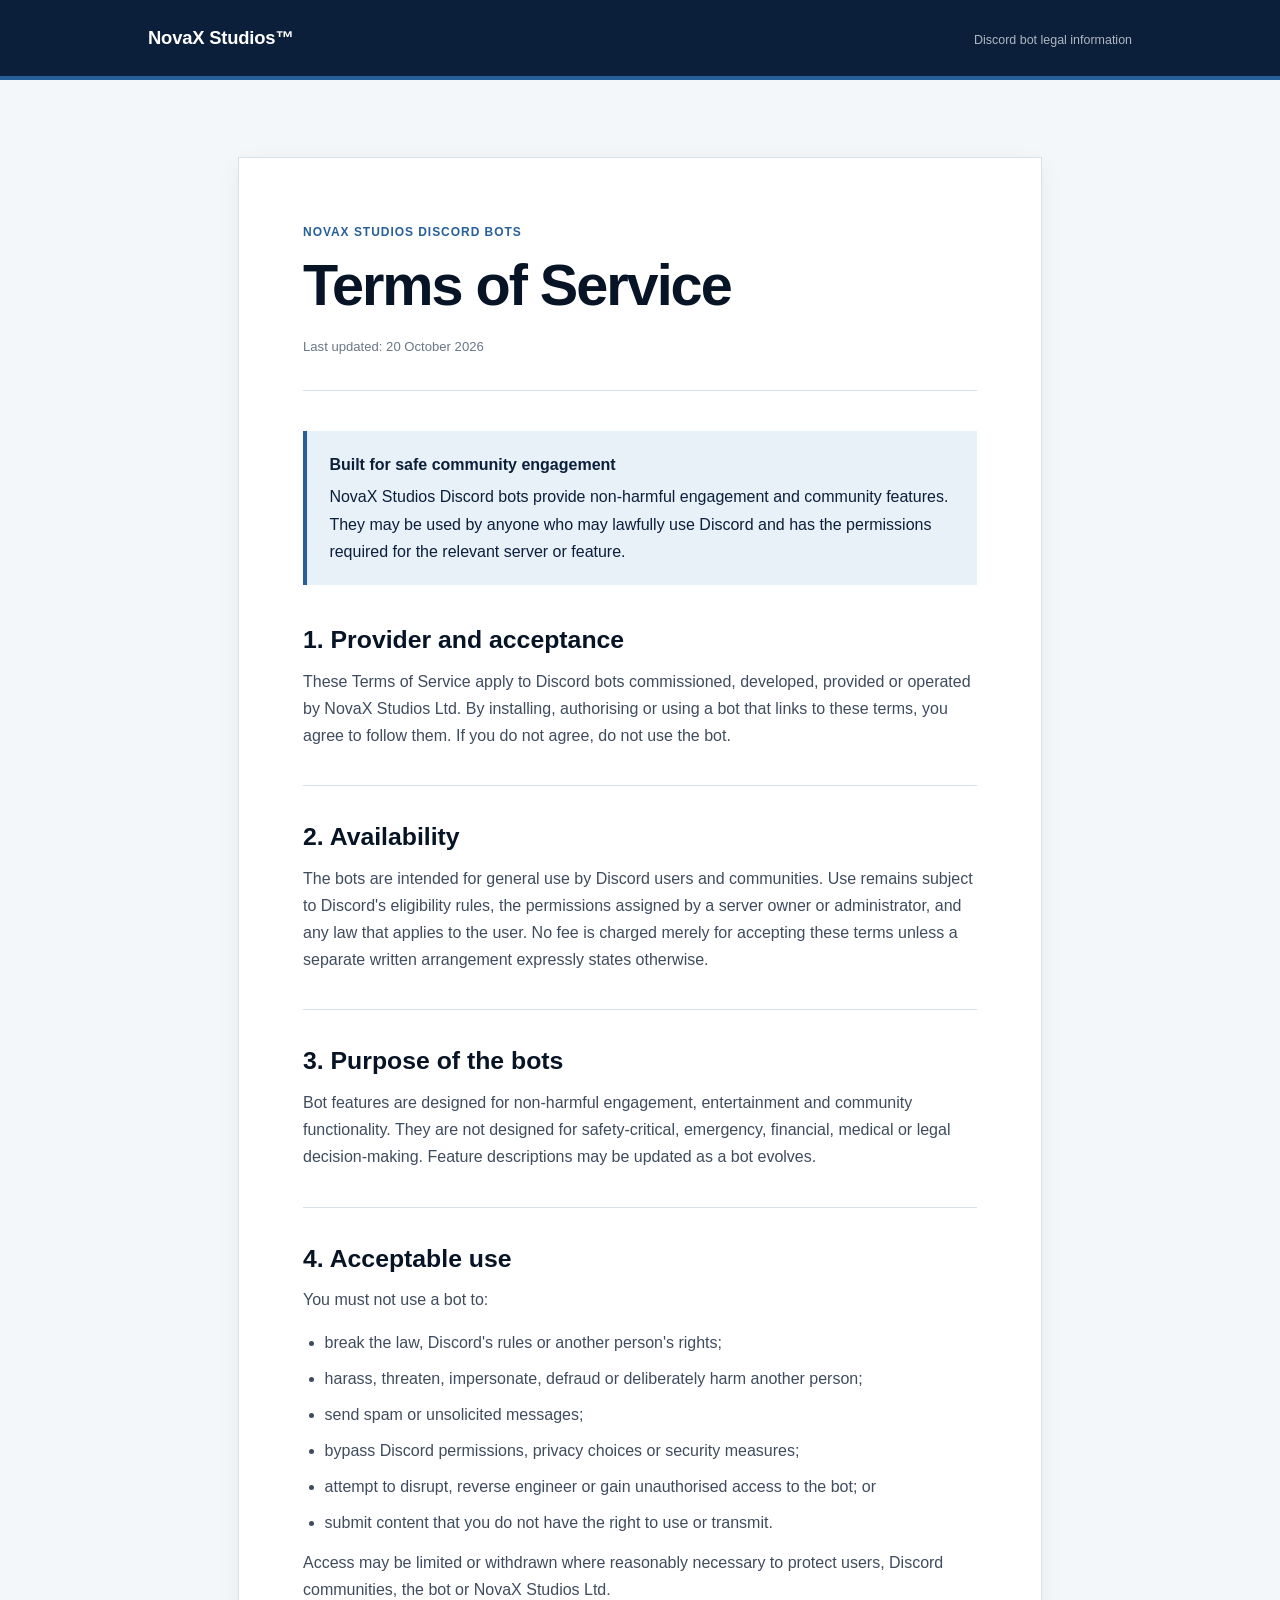
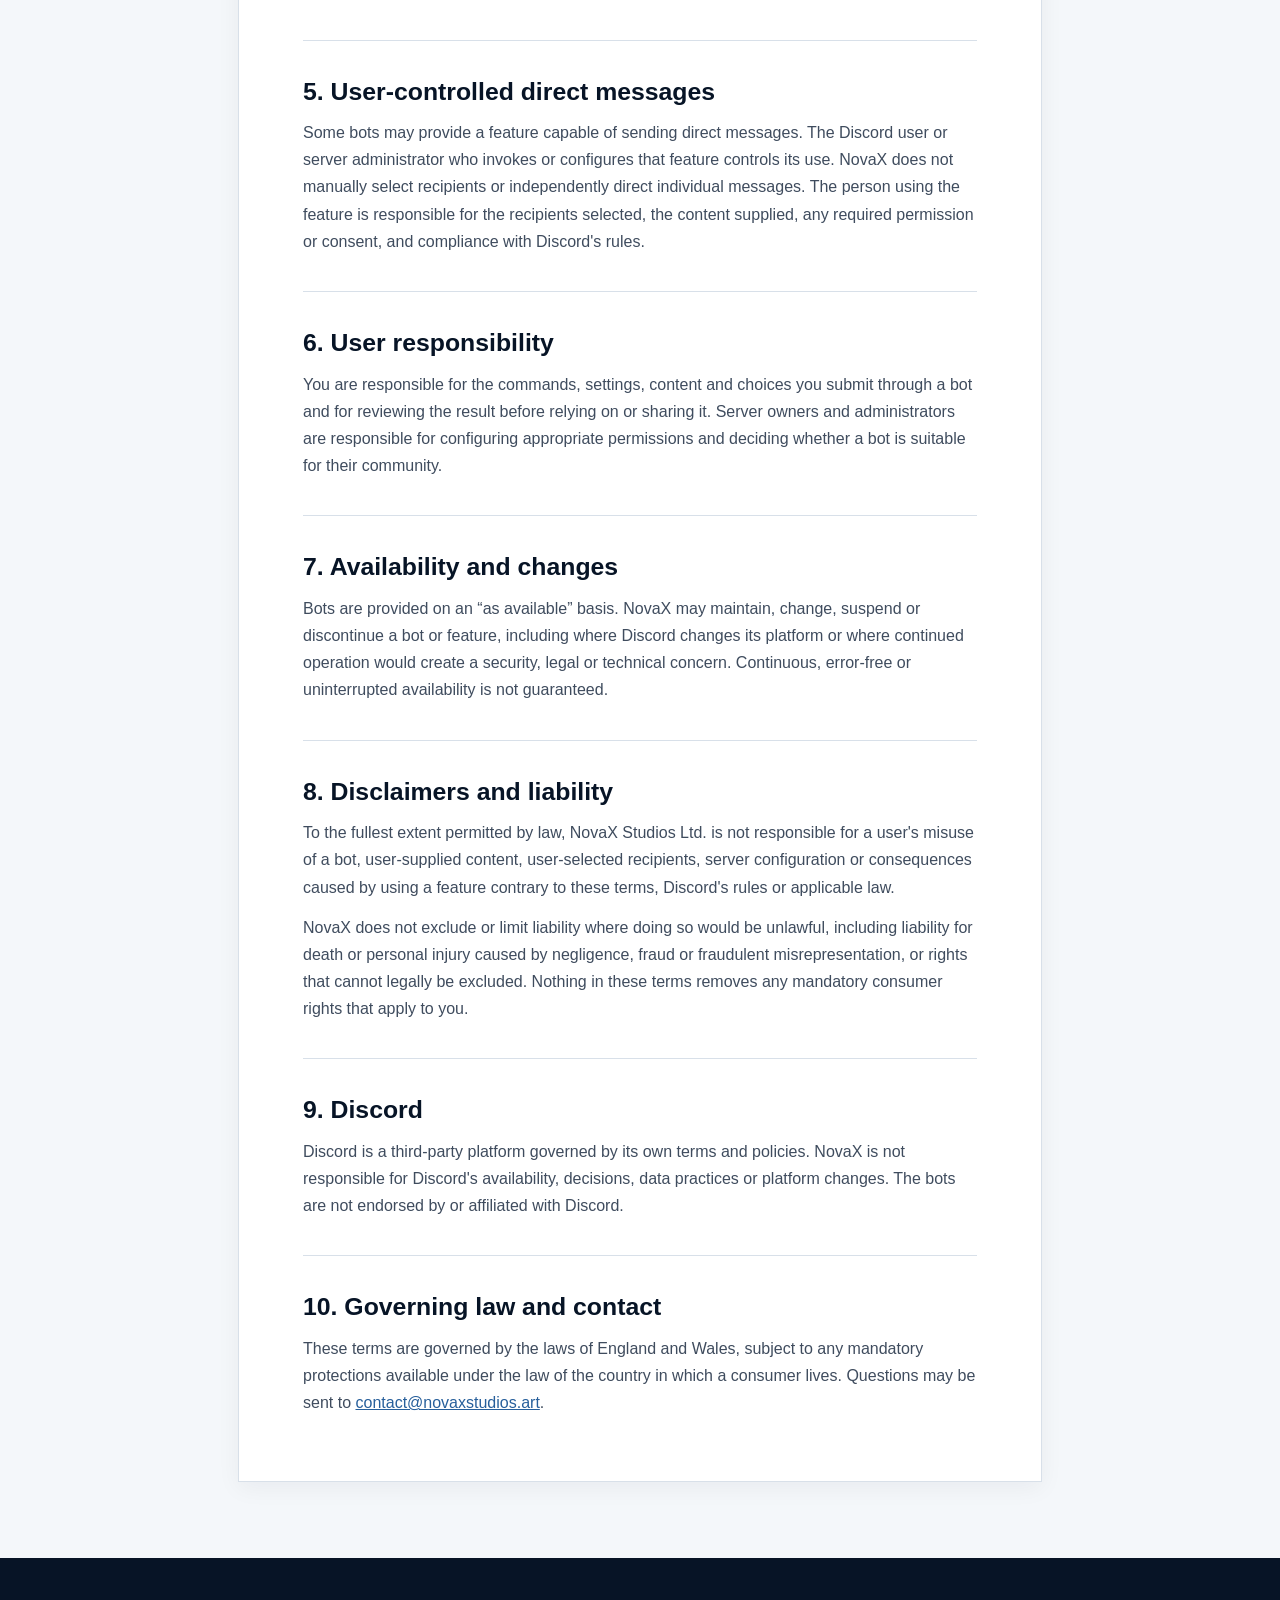
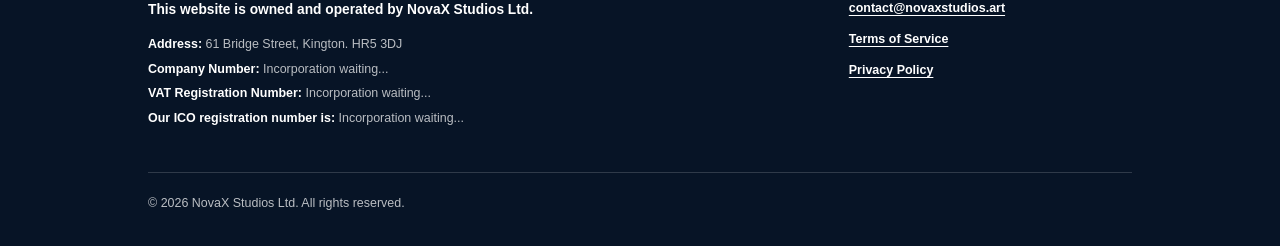
==== index.html @ 8509ecfd "Add Discord bot terms and privacy site" ====
<!doctype html>
<html lang="en-GB">
  <head>
    <meta charset="utf-8">
    <meta name="viewport" content="width=device-width, initial-scale=1">
    <meta http-equiv="refresh" content="0; url=/terms/">
    <link rel="canonical" href="https://bots.novaxstudios.art/terms/">
    <title>NovaX Studios Bot Legal Information</title>
  </head>
  <body>
    <p><a href="/terms/">Continue to the Terms of Service</a></p>
  </body>
</html>
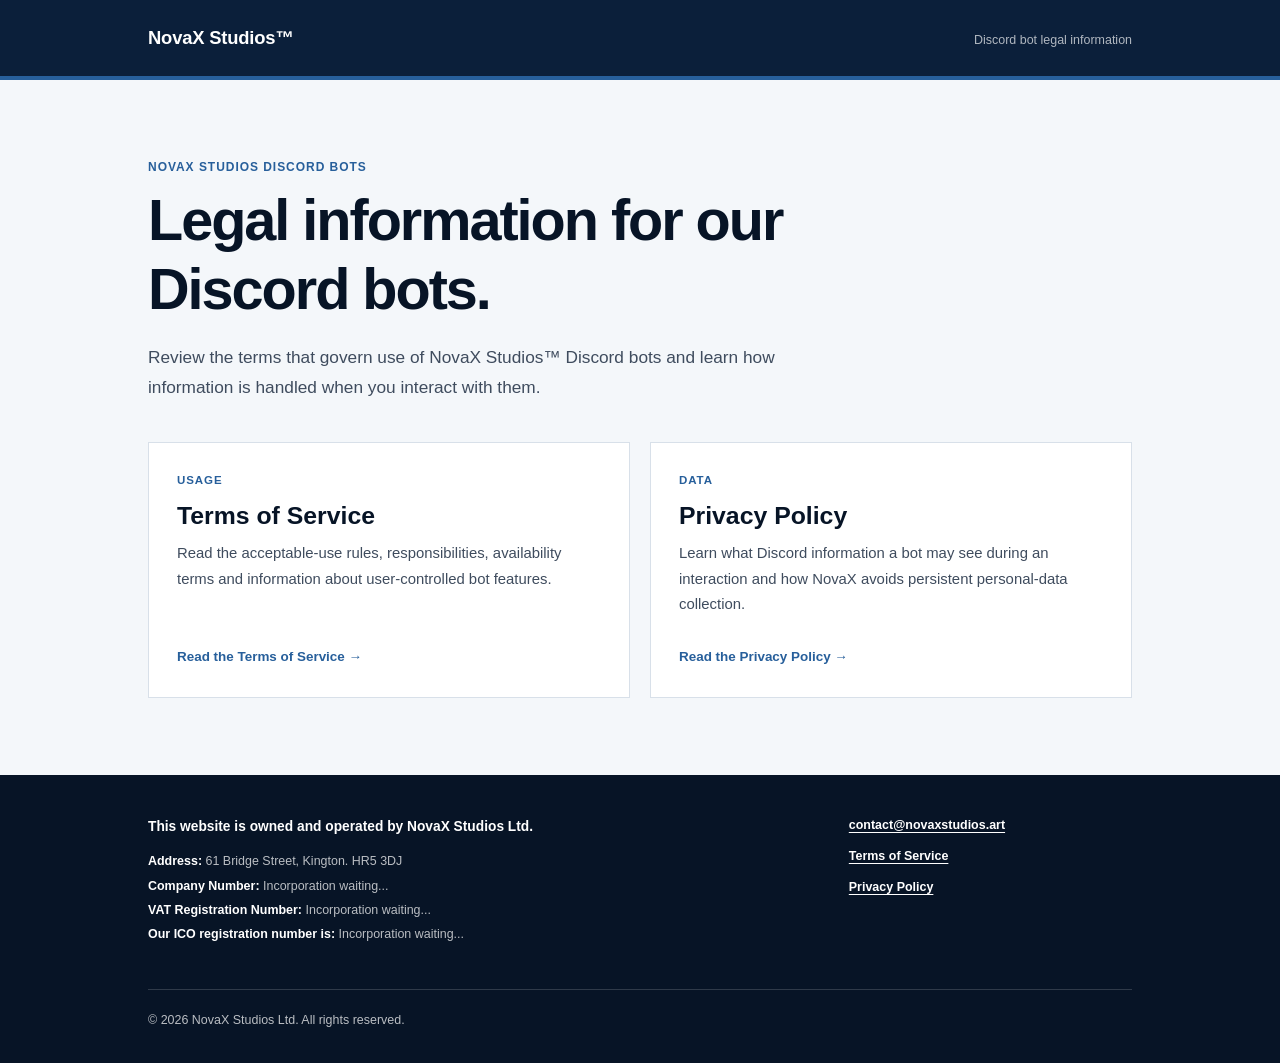
==== commit e495f7f1: "Add legal document home page" ====
--- a/index.html
+++ b/index.html
@@ -3,11 +3,71 @@
   <head>
     <meta charset="utf-8">
     <meta name="viewport" content="width=device-width, initial-scale=1">
-    <meta http-equiv="refresh" content="0; url=/terms/">
-    <link rel="canonical" href="https://bots.novaxstudios.art/terms/">
-    <title>NovaX Studios Bot Legal Information</title>
+    <meta name="description" content="Legal information for Discord bots commissioned and operated by NovaX Studios Ltd.">
+    <meta name="theme-color" content="#0b1f3a">
+    <link rel="canonical" href="https://bots.novaxstudios.art/">
+    <title>Discord Bot Legal Information | NovaX Studios™</title>
+    <link rel="stylesheet" href="/styles.css?v=20261020-2">
   </head>
   <body>
-    <p><a href="/terms/">Continue to the Terms of Service</a></p>
+    <a class="skip-link" href="#main-content">Skip to content</a>
+
+    <header class="site-header">
+      <div class="header-inner">
+        <a class="wordmark" href="/" aria-current="page">NovaX Studios™</a>
+        <p class="header-label">Discord bot legal information</p>
+      </div>
+    </header>
+
+    <main id="main-content" class="home-main">
+      <section class="home-panel" aria-labelledby="home-title">
+        <p class="document-type">NovaX Studios Discord bots</p>
+        <h1 id="home-title">Legal information for our Discord bots.</h1>
+        <p class="home-intro">
+          Review the terms that govern use of NovaX Studios™ Discord bots and learn
+          how information is handled when you interact with them.
+        </p>
+
+        <div class="document-grid">
+          <a class="document-card" href="/terms/">
+            <span class="card-type">Usage</span>
+            <h2>Terms of Service</h2>
+            <p>
+              Read the acceptable-use rules, responsibilities, availability terms and
+              information about user-controlled bot features.
+            </p>
+            <span class="card-link">Read the Terms of Service <span aria-hidden="true">→</span></span>
+          </a>
+
+          <a class="document-card" href="/privacy/">
+            <span class="card-type">Data</span>
+            <h2>Privacy Policy</h2>
+            <p>
+              Learn what Discord information a bot may see during an interaction and
+              how NovaX avoids persistent personal-data collection.
+            </p>
+            <span class="card-link">Read the Privacy Policy <span aria-hidden="true">→</span></span>
+          </a>
+        </div>
+      </section>
+    </main>
+
+    <footer class="site-footer">
+      <div class="footer-inner">
+        <div class="company-details" aria-label="Company information">
+          <strong>This website is owned and operated by NovaX Studios Ltd.</strong>
+          <p><span>Address:</span> 61 Bridge Street, Kington. HR5 3DJ</p>
+          <p><span>Company Number:</span> Incorporation waiting...</p>
+          <p><span>VAT Registration Number:</span> Incorporation waiting...</p>
+          <p><span>Our ICO registration number is:</span> Incorporation waiting...</p>
+        </div>
+        <div class="footer-links" aria-label="Legal and contact links">
+          <a href="mailto:contact@novaxstudios.art">contact@novaxstudios.art</a>
+          <a href="/terms/">Terms of Service</a>
+          <a href="/privacy/">Privacy Policy</a>
+        </div>
+        <p class="copyright">© 2026 NovaX Studios Ltd. All rights reserved.</p>
+      </div>
+    </footer>
   </body>
 </html>
--- a/styles.css
+++ b/styles.css
@@ -0,0 +1,327 @@
+:root {
+  --navy-950: #071426;
+  --navy-900: #0b1f3a;
+  --navy-800: #13345d;
+  --blue-600: #275f9b;
+  --blue-100: #e8f0f8;
+  --slate-700: #3f4c5e;
+  --slate-500: #6a7686;
+  --line: #d8e0e9;
+  --paper: #ffffff;
+  --background: #f4f7fa;
+  --page-gutter: clamp(1.25rem, 4vw, 3rem);
+}
+
+* {
+  box-sizing: border-box;
+}
+
+html {
+  scroll-behavior: smooth;
+}
+
+body {
+  margin: 0;
+  color: var(--navy-950);
+  background: var(--background);
+  font-family: Arial, Helvetica, sans-serif;
+  font-size: 1rem;
+  line-height: 1.7;
+  -webkit-font-smoothing: antialiased;
+}
+
+a {
+  color: var(--blue-600);
+}
+
+a:hover,
+a:focus-visible {
+  color: var(--navy-900);
+}
+
+.skip-link {
+  position: fixed;
+  z-index: 10;
+  top: 0.75rem;
+  left: 0.75rem;
+  padding: 0.65rem 0.9rem;
+  color: var(--navy-950);
+  background: var(--paper);
+  font-weight: 700;
+  transform: translateY(-200%);
+}
+
+.skip-link:focus {
+  transform: translateY(0);
+}
+
+.site-header {
+  color: var(--paper);
+  background: var(--navy-900);
+  border-bottom: 4px solid var(--blue-600);
+}
+
+.header-inner {
+  display: flex;
+  align-items: baseline;
+  justify-content: space-between;
+  gap: 1.5rem;
+  width: min(100%, 1080px);
+  margin: 0 auto;
+  padding: 1.4rem var(--page-gutter);
+}
+
+.wordmark {
+  color: var(--paper);
+  font-size: 1.15rem;
+  font-weight: 700;
+  letter-spacing: -0.01em;
+  text-decoration: none;
+}
+
+.header-label {
+  margin: 0;
+  color: rgba(255, 255, 255, 0.68);
+  font-size: 0.78rem;
+}
+
+main {
+  width: min(100%, 900px);
+  margin: 0 auto;
+  padding: clamp(2.5rem, 6vw, 5rem) var(--page-gutter);
+}
+
+.home-main {
+  display: grid;
+  align-items: center;
+  width: min(100%, 1080px);
+  min-height: 34rem;
+}
+
+.home-panel {
+  width: 100%;
+}
+
+.home-panel h1 {
+  max-width: 760px;
+}
+
+.home-intro {
+  max-width: 700px;
+  margin: 1.2rem 0 0;
+  color: var(--slate-700);
+  font-size: 1.08rem;
+}
+
+.document-grid {
+  display: grid;
+  grid-template-columns: repeat(2, minmax(0, 1fr));
+  gap: 1.25rem;
+  margin-top: 2.5rem;
+}
+
+.document-card {
+  display: flex;
+  min-height: 16rem;
+  padding: 1.75rem;
+  flex-direction: column;
+  color: var(--navy-950);
+  background: var(--paper);
+  border: 1px solid var(--line);
+  text-decoration: none;
+  transition: border-color 160ms ease, box-shadow 160ms ease, transform 160ms ease;
+}
+
+.document-card:hover,
+.document-card:focus-visible {
+  color: var(--navy-950);
+  border-color: var(--blue-600);
+  box-shadow: 0 0.6rem 1.5rem rgba(7, 20, 38, 0.08);
+  transform: translateY(-2px);
+}
+
+.card-type {
+  margin-bottom: 0.65rem;
+  color: var(--blue-600);
+  font-size: 0.72rem;
+  font-weight: 700;
+  letter-spacing: 0.08em;
+  text-transform: uppercase;
+}
+
+.document-card h2 {
+  margin-bottom: 0.65rem;
+}
+
+.document-card p {
+  margin: 0;
+  color: var(--slate-700);
+  font-size: 0.93rem;
+}
+
+.card-link {
+  margin-top: auto;
+  padding-top: 1.5rem;
+  color: var(--blue-600);
+  font-size: 0.84rem;
+  font-weight: 700;
+}
+
+.legal-document {
+  padding: clamp(1.5rem, 5vw, 4rem);
+  background: var(--paper);
+  border: 1px solid var(--line);
+  box-shadow: 0 0.4rem 1.4rem rgba(7, 20, 38, 0.05);
+}
+
+.document-header {
+  margin-bottom: 2.5rem;
+  padding-bottom: 2rem;
+  border-bottom: 1px solid var(--line);
+}
+
+.document-type {
+  margin: 0 0 0.55rem;
+  color: var(--blue-600);
+  font-size: 0.75rem;
+  font-weight: 700;
+  letter-spacing: 0.08em;
+  text-transform: uppercase;
+}
+
+h1,
+h2 {
+  line-height: 1.2;
+}
+
+h1 {
+  margin: 0;
+  font-size: clamp(2.2rem, 6vw, 3.6rem);
+  letter-spacing: -0.035em;
+}
+
+h2 {
+  margin: 0 0 0.8rem;
+  font-size: clamp(1.25rem, 3vw, 1.55rem);
+}
+
+.last-updated {
+  margin: 1rem 0 0;
+  color: var(--slate-500);
+  font-size: 0.82rem;
+}
+
+.summary {
+  margin: 0 0 2.5rem;
+  padding: 1.25rem 1.4rem;
+  color: var(--navy-900);
+  background: var(--blue-100);
+  border-left: 4px solid var(--blue-600);
+}
+
+.summary strong {
+  display: block;
+  margin-bottom: 0.3rem;
+}
+
+.summary p {
+  margin: 0;
+}
+
+.legal-section + .legal-section {
+  margin-top: 2.25rem;
+  padding-top: 2.25rem;
+  border-top: 1px solid var(--line);
+}
+
+.legal-section p {
+  margin: 0.8rem 0 0;
+  color: var(--slate-700);
+}
+
+.legal-section ul {
+  margin: 1rem 0 0;
+  padding-left: 1.35rem;
+  color: var(--slate-700);
+}
+
+.legal-section li + li {
+  margin-top: 0.55rem;
+}
+
+.site-footer {
+  color: rgba(255, 255, 255, 0.72);
+  background: var(--navy-950);
+}
+
+.footer-inner {
+  display: grid;
+  grid-template-columns: minmax(250px, 1.4fr) minmax(180px, 0.6fr);
+  gap: 2.5rem;
+  width: min(100%, 1080px);
+  margin: 0 auto;
+  padding: 2.5rem var(--page-gutter) 2rem;
+  font-size: 0.78rem;
+}
+
+.company-details strong {
+  display: block;
+  margin-bottom: 0.8rem;
+  color: var(--paper);
+  font-size: 0.86rem;
+}
+
+.company-details p {
+  margin: 0.2rem 0;
+}
+
+.company-details span {
+  color: var(--paper);
+  font-weight: 700;
+}
+
+.footer-links {
+  display: grid;
+  align-content: start;
+  gap: 0.6rem;
+}
+
+.footer-links a {
+  width: fit-content;
+  color: var(--paper);
+  font-weight: 700;
+  text-underline-offset: 0.22em;
+}
+
+.footer-links a:hover,
+.footer-links a:focus-visible {
+  color: #bcd2e9;
+}
+
+.copyright {
+  grid-column: 1 / -1;
+  margin: 0;
+  padding-top: 1.25rem;
+  border-top: 1px solid rgba(255, 255, 255, 0.16);
+}
+
+@media (max-width: 680px) {
+  .header-inner {
+    align-items: flex-start;
+    flex-direction: column;
+    gap: 0.2rem;
+  }
+
+  .footer-inner {
+    grid-template-columns: 1fr;
+    gap: 1.75rem;
+  }
+
+  .document-grid {
+    grid-template-columns: 1fr;
+  }
+
+  .copyright {
+    grid-column: 1;
+  }
+}
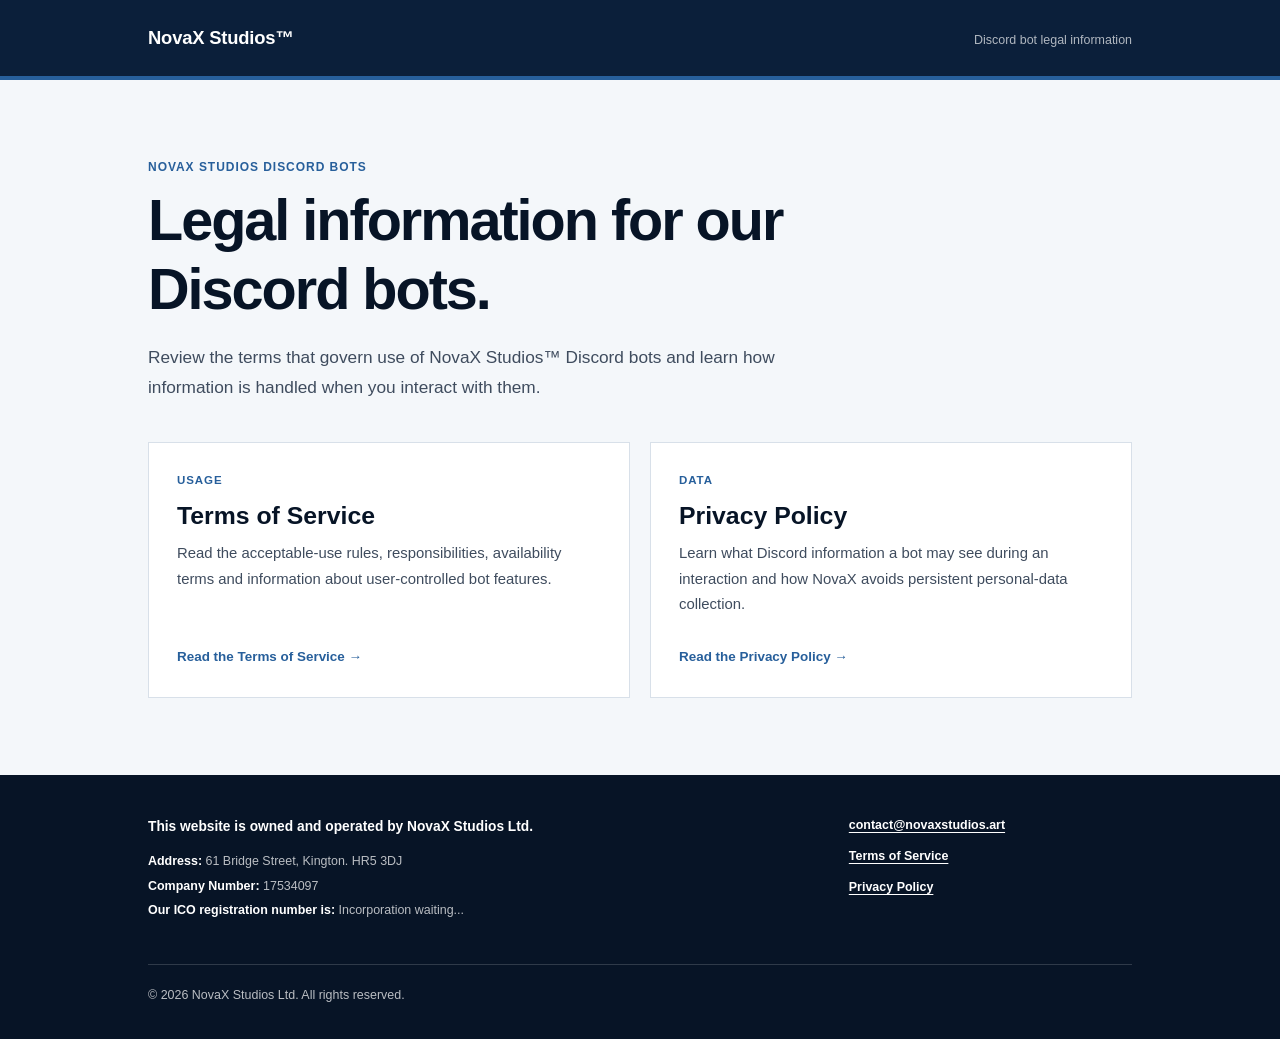
==== commit 0c277b27: "Add registered company number and remove VAT placeholder" ====
--- a/index.html
+++ b/index.html
@@ -57,8 +57,7 @@
         <div class="company-details" aria-label="Company information">
           <strong>This website is owned and operated by NovaX Studios Ltd.</strong>
           <p><span>Address:</span> 61 Bridge Street, Kington. HR5 3DJ</p>
-          <p><span>Company Number:</span> Incorporation waiting...</p>
-          <p><span>VAT Registration Number:</span> Incorporation waiting...</p>
+          <p><span>Company Number:</span> 17534097</p>
           <p><span>Our ICO registration number is:</span> Incorporation waiting...</p>
         </div>
         <div class="footer-links" aria-label="Legal and contact links">
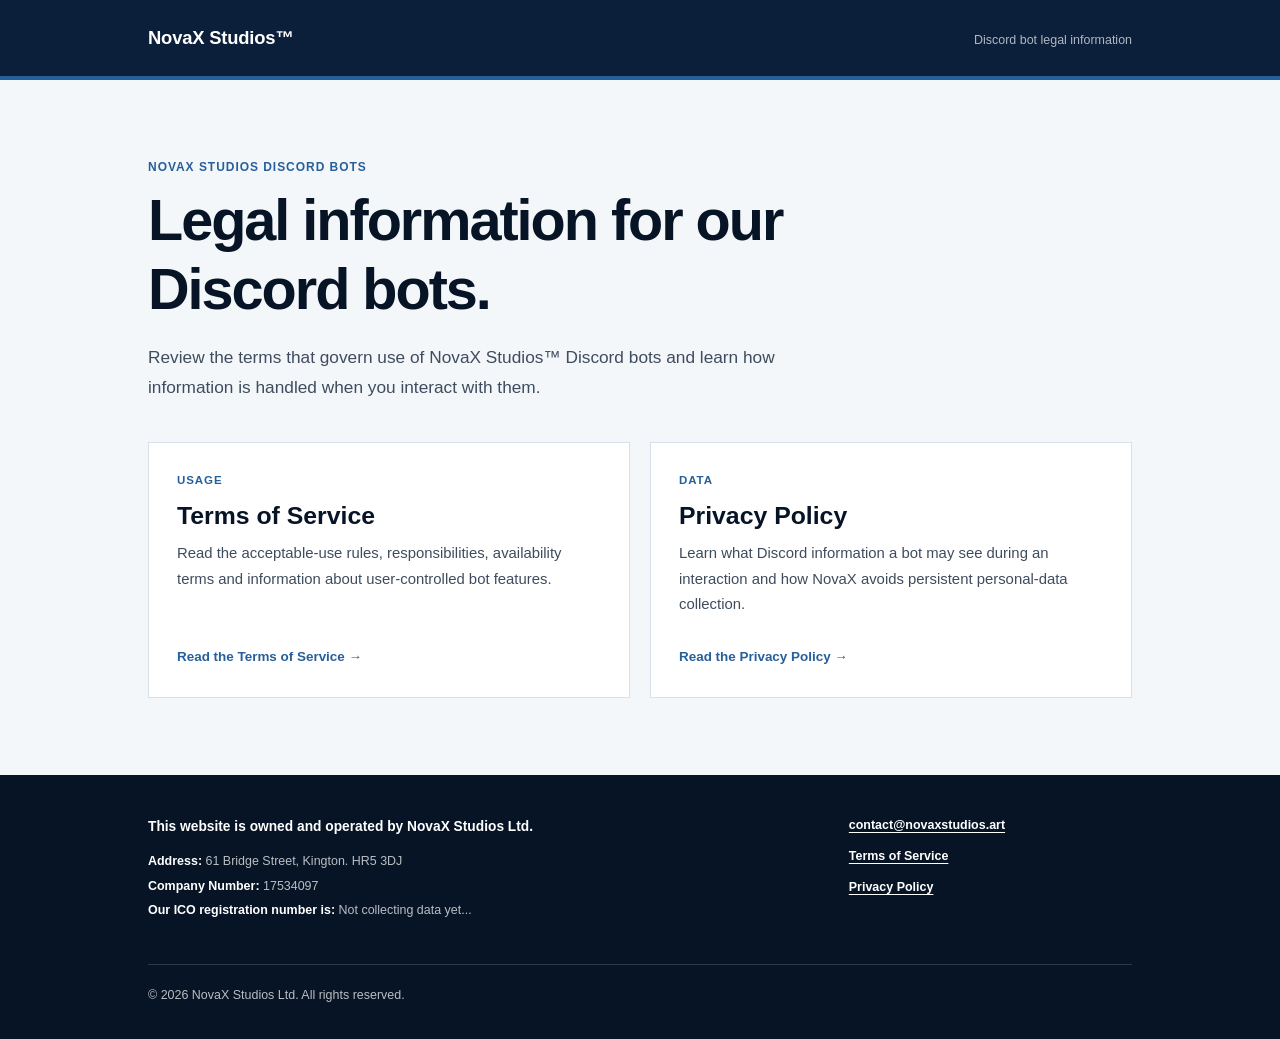
==== commit c7bbe7ec: "Update ICO footer status" ====
--- a/index.html
+++ b/index.html
@@ -58,7 +58,7 @@
           <strong>This website is owned and operated by NovaX Studios Ltd.</strong>
           <p><span>Address:</span> 61 Bridge Street, Kington. HR5 3DJ</p>
           <p><span>Company Number:</span> 17534097</p>
-          <p><span>Our ICO registration number is:</span> Incorporation waiting...</p>
+          <p><span>Our ICO registration number is:</span> Not collecting data yet...</p>
         </div>
         <div class="footer-links" aria-label="Legal and contact links">
           <a href="mailto:contact@novaxstudios.art">contact@novaxstudios.art</a>
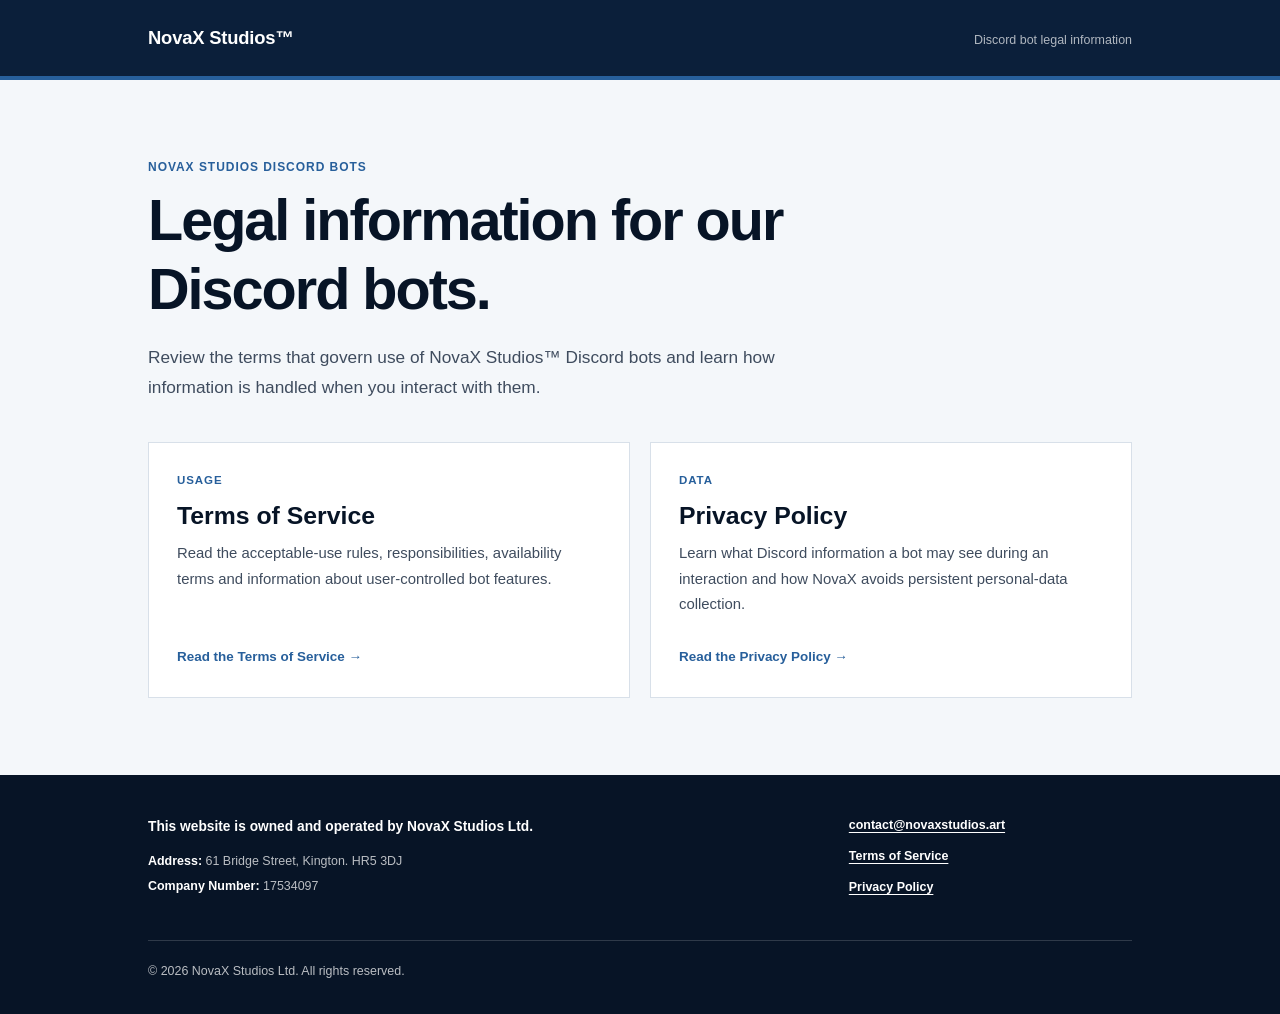
==== commit 27fdc34e: "Remove ICO registration placeholder" ====
--- a/index.html
+++ b/index.html
@@ -58,7 +58,6 @@
           <strong>This website is owned and operated by NovaX Studios Ltd.</strong>
           <p><span>Address:</span> 61 Bridge Street, Kington. HR5 3DJ</p>
           <p><span>Company Number:</span> 17534097</p>
-          <p><span>Our ICO registration number is:</span> Not collecting data yet...</p>
         </div>
         <div class="footer-links" aria-label="Legal and contact links">
           <a href="mailto:contact@novaxstudios.art">contact@novaxstudios.art</a>
